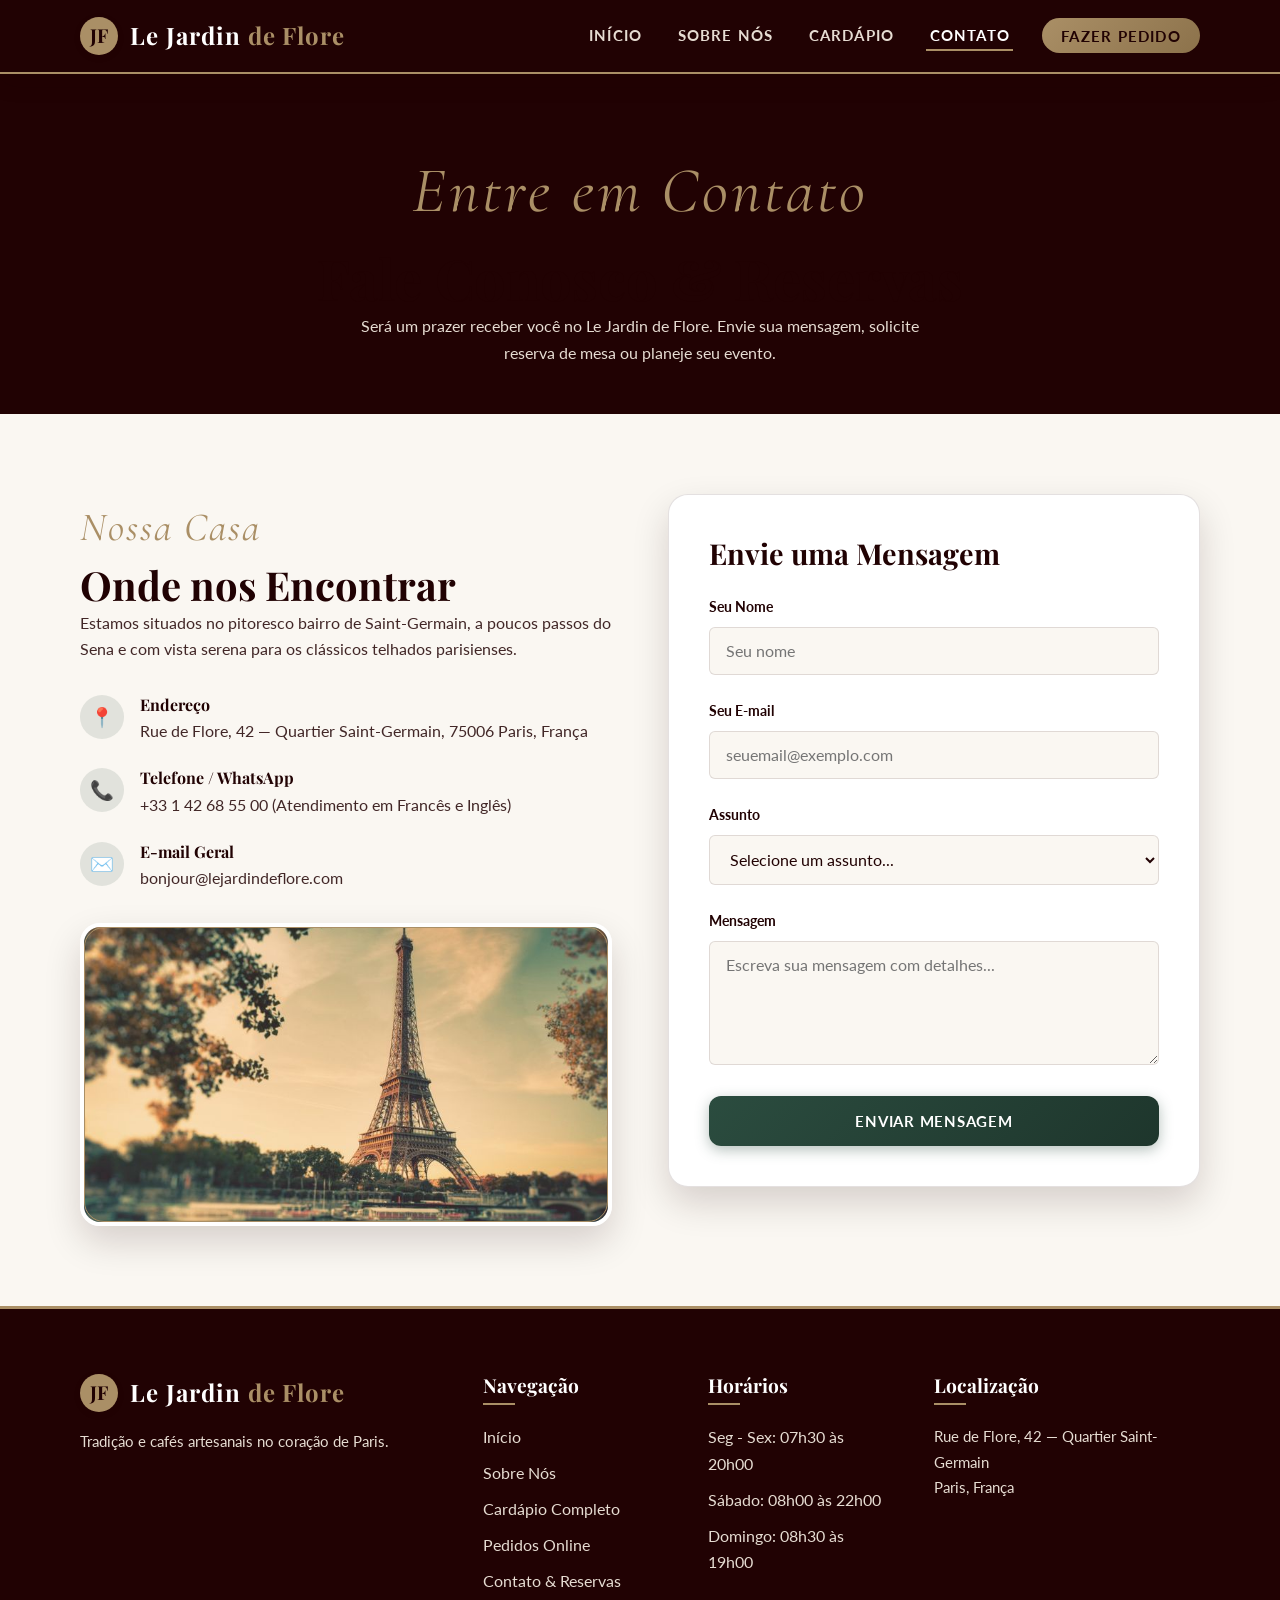
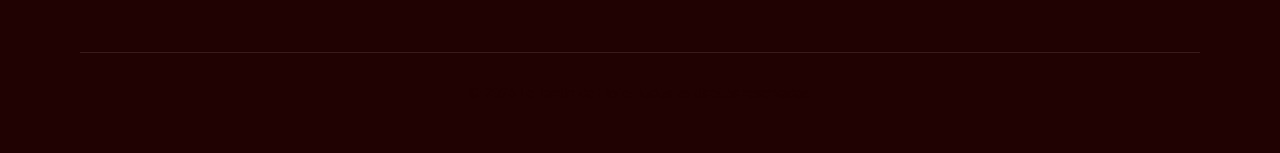
==== template/contato.html @ f2c4e217 "first commit" ====
<!DOCTYPE html>
<html lang="pt-BR">

<head>
  <meta charset="UTF-8">
  <meta name="viewport" content="width=device-width, initial-scale=1.0">
  <title>Contato & Reservas — Le Jardin de Flore</title>
  <meta name="description"
    content="Entre em contato com a cafeteria Le Jardin de Flore para reservas, eventos ou dúvidas.">

  <!-- Google Fonts -->
  <link rel="preconnect" href="https://fonts.googleapis.com">
  <link rel="preconnect" href="https://fonts.gstatic.com" crossorigin>
  <link
    href="https://fonts.googleapis.com/css2?family=Cormorant+Garamond:ital,wght@0,400;0,600;1,400&family=Lato:wght@300;400;700&family=Playfair+Display:ital,wght@0,600;0,700;1,400&display=swap"
    rel="stylesheet">

  <link rel="stylesheet" href="../css/style.css">
</head>

<body data-page="contato">

  <!-- CABEÇALHO -->
  <header class="site-header">
    <div class="container">
      <nav class="navbar" aria-label="Navegação Principal">
        <a href="../index.html" class="brand-logo">
          <div class="logo-icon">JF</div>
          <span class="logo-text">Le Jardin <span>de Flore</span></span>
        </a>

        <button class="mobile-toggle" aria-label="Abrir menu de navegação" aria-expanded="false">
          <span></span>
          <span></span>
          <span></span>
        </button>

        <ul class="nav-links">
          <li><a href="../index.html">Início</a></li>
          <li><a href="sobre.html">Sobre Nós</a></li>
          <li><a href="produtos.html">Cardápio</a></li>
          <li><a href="contato.html" class="active">Contato</a></li>
          <li><a href="pedidos.html" class="nav-cta">Fazer Pedido</a></li>
        </ul>
      </nav>
    </div>
  </header>

  <!-- CONTEÚDO PRINCIPAL -->
  <main>

    <!-- Hero Banner Contato -->
    <section class="section section-dark" style="padding: 4rem 0 3rem; text-align: center;">
      <div class="container reveal-on-scroll">
        <span class="subtitle-french" style="font-size: 4rem;">Entre em Contato</span>
        <h1>Fale Conosco & Reservas</h1>
        <div class="line-decoration"></div>
        <p style="max-width: 600px; margin: 0 auto; color: var(--color-warm-gray);">
          Será um prazer receber você no Le Jardin de Flore. Envie sua mensagem, solicite reserva de mesa ou planeje seu
          evento.
        </p>
      </div>
    </section>

    <!-- Seção de Contato & Informações -->
    <section class="section">
      <div class="container">

        <div class="about-split" style="align-items: flex-start;">

          <!-- Informações de Contato -->
          <div class="reveal-on-scroll">
            <span class="subtitle-french" style="font-size: 2.5rem;">Nossa Casa</span>
            <h2>Onde nos Encontrar</h2>
            <div class="line-decoration" style="margin-left: 0;"></div>

            <p>
              Estamos situados no pitoresco bairro de Saint-Germain, a poucos passos do Sena e com vista serena para os
              clássicos telhados parisienses.
            </p>

            <div style="margin: 2rem 0; display: flex; flex-direction: column; gap: 1.5rem;">
              <div style="display: flex; gap: 1rem; align-items: flex-start;">
                <div
                  style="background: var(--color-forest-soft); color: var(--color-forest); width: 44px; height: 44px; border-radius: 50%; display: flex; align-items: center; justify-content: center; font-size: 1.2rem; flex-shrink: 0;">
                  📍</div>
                <div>
                  <h4 style="margin-bottom: 0.2rem;">Endereço</h4>
                  <p style="margin: 0;">Rue de Flore, 42 — Quartier Saint-Germain, 75006 Paris, França</p>
                </div>
              </div>

              <div style="display: flex; gap: 1rem; align-items: flex-start;">
                <div
                  style="background: var(--color-forest-soft); color: var(--color-forest); width: 44px; height: 44px; border-radius: 50%; display: flex; align-items: center; justify-content: center; font-size: 1.2rem; flex-shrink: 0;">
                  📞</div>
                <div>
                  <h4 style="margin-bottom: 0.2rem;">Telefone / WhatsApp</h4>
                  <p style="margin: 0;">+33 1 42 68 55 00 (Atendimento em Francês e Inglês)</p>
                </div>
              </div>

              <div style="display: flex; gap: 1rem; align-items: flex-start;">
                <div
                  style="background: var(--color-forest-soft); color: var(--color-forest); width: 44px; height: 44px; border-radius: 50%; display: flex; align-items: center; justify-content: center; font-size: 1.2rem; flex-shrink: 0;">
                  ✉️</div>
                <div>
                  <h4 style="margin-bottom: 0.2rem;">E-mail Geral</h4>
                  <p style="margin: 0;">bonjour@lejardindeflore.com</p>
                </div>
              </div>
            </div>

            <div class="about-image-frame" style="margin-top: 2rem;">
              <img src="../img/Paris.jpg" alt="Charme parisiense no entorno da cafeteria">
            </div>
          </div>

          <!-- Formulário de Mensagem -->
          <div class="form-card reveal-on-scroll reveal-delay-1" style="margin: 0; width: 100%;">
            <h3 style="margin-bottom: 1.5rem;">Envie uma Mensagem</h3>

            <form id="contact-form"
              onsubmit="event.preventDefault(); LeJardinAnimations.showToast('Mensagem enviada com sucesso! Responderemos em breve.', 'success'); this.reset();">
              <div class="form-group">
                <label for="contact-name" class="form-label">Seu Nome</label>
                <input type="text" id="contact-name" class="form-control" placeholder="Seu nome" required>
              </div>

              <div class="form-group">
                <label for="contact-email" class="form-label">Seu E-mail</label>
                <input type="email" id="contact-email" class="form-control" placeholder="seuemail@exemplo.com" required>
              </div>

              <div class="form-group">
                <label for="contact-assunto" class="form-label">Assunto</label>
                <select id="contact-assunto" class="form-control" required>
                  <option value="">Selecione um assunto...</option>
                  <option value="reserva">Reserva de Mesa</option>
                  <option value="eventos">Eventos Privados & Aniversários</option>
                  <option value="imprensa">Assessoria & Imprensa</option>
                  <option value="duvidas">Elogios & Dúvidas</option>
                </select>
              </div>

              <div class="form-group">
                <label for="contact-msg" class="form-label">Mensagem</label>
                <textarea id="contact-msg" class="form-control" rows="5"
                  placeholder="Escreva sua mensagem com detalhes..." required></textarea>
              </div>

              <button type="submit" class="btn btn-forest" style="width: 100%; padding: 1rem;">
                Enviar Mensagem
              </button>
            </form>
          </div>

        </div>

      </div>
    </section>

  </main>

  <!-- RODAPÉ -->
  <footer class="site-footer">
    <div class="container">
      <div class="footer-grid">
        <div class="footer-col">
          <div class="brand-logo" style="margin-bottom: 1rem;">
            <div class="logo-icon">JF</div>
            <span class="logo-text">Le Jardin <span>de Flore</span></span>
          </div>
          <p>Tradição e cafés artesanais no coração de Paris.</p>
        </div>

        <div class="footer-col">
          <h4>Navegação</h4>
          <ul class="footer-links">
            <li><a href="../index.html">Início</a></li>
            <li><a href="sobre.html">Sobre Nós</a></li>
            <li><a href="produtos.html">Cardápio Completo</a></li>
            <li><a href="pedidos.html">Pedidos Online</a></li>
            <li><a href="contato.html">Contato & Reservas</a></li>
          </ul>
        </div>

        <div class="footer-col">
          <h4>Horários</h4>
          <ul class="footer-links">
            <li>Seg - Sex: 07h30 às 20h00</li>
            <li>Sábado: 08h00 às 22h00</li>
            <li>Domingo: 08h30 às 19h00</li>
          </ul>
        </div>

        <div class="footer-col">
          <h4>Localização</h4>
          <p>Rue de Flore, 42 — Quartier Saint-Germain<br>Paris, França</p>
        </div>
      </div>

      <div class="footer-bottom">
        <p>&copy; 2026 Le Jardin de Flore. Todos os direitos reservados.</p>
      </div>
    </div>
  </footer>

  <script src="../js/animations.js"></script>
  <script src="../js/components/navbar.js"></script>
  <script src="../js/main.js"></script>
</body>

</html>
---- css/style.css ----
/* ============================================================
   LE JARDIN DE FLORE — STYLE.CSS (ARQUIVO ÚNICO DE ESTILOS)
   Arquitetura de CSS Moderno: Tokens, Reset, Layout, Componentes,
   Páginas, Animações e Responsividade.
   ============================================================ */

/* ------------------------------------------------------------
   1. DESIGN TOKENS & VARIÁVEIS CSS (:root)
   Baseado na paleta oficial: Le Jardin de Flore
   ------------------------------------------------------------ */
:root {
  /* Cores Principais */
  --color-espresso: #210203;       /* Coffee Bean: Marrom elegantíssimo e escuro */
  --color-camel: #AA8F66;          /* Camel: Bege dourado quente, luz de outono */
  --color-white: #FFFFFF;          /* Branco puro e leveza de mármore */
  --color-forest: #2B4C3F;         /* Forest Green: Verde-oliva fechado, pátio e plantas */
  --color-warm-gray: #E6DCD2;      /* Warm Gray: Parede clássica, pedra francesa */
  
  /* Cores Derivadas & Tons de Apoio */
  --color-espresso-light: #361718;
  --color-espresso-alpha: rgba(33, 2, 3, 0.85);
  --color-camel-light: #c4ab84;
  --color-camel-soft: rgba(170, 143, 102, 0.15);
  --color-forest-dark: #1e362c;
  --color-forest-light: #3e6857;
  --color-forest-soft: rgba(43, 76, 63, 0.12);
  --color-cream-bg: #FAF7F2;
  --color-border: rgba(33, 2, 3, 0.12);

  /* Tipografia */
  --font-serif: 'Playfair Display', Georgia, 'Times New Roman', serif;
  --font-sans: 'Lato', -apple-system, BlinkMacSystemFont, 'Segoe UI', Roboto, sans-serif;
  --font-accent: 'Cormorant Garamond', serif;

  /* Sombras e Elevação */
  --shadow-sm: 0 2px 8px rgba(33, 2, 3, 0.06);
  --shadow-md: 0 8px 24px rgba(33, 2, 3, 0.10);
  --shadow-lg: 0 16px 36px rgba(33, 2, 3, 0.16);
  --shadow-glow: 0 0 20px rgba(170, 143, 102, 0.35);

  /* Transições e Curvas Suaves */
  --transition-fast: 0.2s cubic-bezier(0.4, 0, 0.2, 1);
  --transition-normal: 0.35s cubic-bezier(0.4, 0, 0.2, 1);
  --transition-slow: 0.6s cubic-bezier(0.16, 1, 0.3, 1);

  /* Bordas */
  --radius-sm: 6px;
  --radius-md: 12px;
  --radius-lg: 20px;
  --radius-full: 9999px;
}

/* ------------------------------------------------------------
   2. RESET MODERNO & ESTILOS BASE
   ------------------------------------------------------------ */
*, *::before, *::after {
  box-sizing: border-box;
  margin: 0;
  padding: 0;
}

html {
  scroll-behavior: smooth;
  font-size: 16px;
  -webkit-text-size-adjust: 100%;
}

body {
  font-family: var(--font-sans);
  background-color: var(--color-cream-bg);
  color: var(--color-espresso);
  line-height: 1.65;
  min-height: 100vh;
  display: flex;
  flex-direction: column;
  overflow-x: hidden;
}

img {
  max-width: 100%;
  height: auto;
  display: block;
}

a {
  color: inherit;
  text-decoration: none;
  transition: color var(--transition-fast);
}

ul, ol {
  list-style: none;
}

button, input, select, textarea {
  font-family: inherit;
  font-size: inherit;
  color: inherit;
  border: none;
  outline: none;
}

/* ------------------------------------------------------------
   3. TIPOGRAFIA ELEGANTE
   ------------------------------------------------------------ */
h1, h2, h3, h4, h5, h6 {
  font-family: var(--font-serif);
  color: var(--color-espresso);
  line-height: 1.25;
  font-weight: 700;
}

h1 { font-size: clamp(2.2rem, 5vw, 3.5rem); }
h2 { font-size: clamp(1.8rem, 3.5vw, 2.5rem); }
h3 { font-size: clamp(1.3rem, 2.5vw, 1.8rem); }

.subtitle-french {
  font-family: var(--font-accent);
  font-style: italic;
  font-size: 1.25rem;
  color: var(--color-camel);
  letter-spacing: 0.05em;
}

p {
  margin-bottom: 1rem;
  color: rgba(33, 2, 3, 0.85);
}

/* ------------------------------------------------------------
   4. LAYOUT & CONTAINERS GLOBAIS
   ------------------------------------------------------------ */
.container {
  width: 90%;
  max-width: 1200px;
  margin: 0 auto;
  padding: 0 1rem;
}

.section {
  padding: 5rem 0;
  position: relative;
}

.section-alt {
  background-color: var(--color-warm-gray);
}

.section-dark {
  background-color: var(--color-espresso);
  color: var(--color-white);
}

.section-dark h2, .section-dark h3, .section-dark p {
  color: var(--color-white);
}

.section-header {
  text-align: center;
  max-width: 680px;
  margin: 0 auto 3.5rem;
}

.section-header .line-decoration {
  width: 60px;
  height: 3px;
  background: var(--color-camel);
  margin: 0.8rem auto 1.2rem;
  border-radius: var(--radius-full);
}

/* ------------------------------------------------------------
   5. CABEÇALHO & NAVBAR RESPONSIVA
   ------------------------------------------------------------ */
.site-header {
  position: sticky;
  top: 0;
  z-index: 1000;
  background-color: var(--color-espresso);
  color: var(--color-white);
  box-shadow: var(--shadow-md);
  border-bottom: 2px solid var(--color-camel);
  transition: background-color var(--transition-normal), padding var(--transition-normal);
}

.site-header.scrolled {
  background-color: var(--color-espresso-alpha);
  backdrop-filter: blur(10px);
  padding: 0.3rem 0;
}

.navbar {
  display: flex;
  align-items: center;
  justify-content: space-between;
  padding: 1rem 0;
}

.brand-logo {
  display: flex;
  align-items: center;
  gap: 0.75rem;
}

.brand-logo .logo-icon {
  width: 38px;
  height: 38px;
  background: var(--color-camel);
  color: var(--color-espresso);
  border-radius: 50%;
  display: flex;
  align-items: center;
  justify-content: center;
  font-family: var(--font-serif);
  font-weight: 700;
  font-size: 1.2rem;
  box-shadow: var(--shadow-sm);
}

.brand-logo .logo-text {
  font-family: var(--font-serif);
  font-size: 1.5rem;
  font-weight: 700;
  letter-spacing: 0.04em;
  color: var(--color-white);
}

.brand-logo .logo-text span {
  color: var(--color-camel);
}

.nav-links {
  display: flex;
  align-items: center;
  gap: 1.8rem;
}

.nav-links a {
  font-size: 0.95rem;
  font-weight: 700;
  text-transform: uppercase;
  letter-spacing: 0.08em;
  padding: 0.4rem 0.2rem;
  position: relative;
  color: var(--color-warm-gray);
}

.nav-links a::after {
  content: '';
  position: absolute;
  bottom: 0;
  left: 0;
  width: 0%;
  height: 2px;
  background: var(--color-camel);
  transition: width var(--transition-fast);
}

.nav-links a:hover,
.nav-links a.active {
  color: var(--color-white);
}

.nav-links a:hover::after,
.nav-links a.active::after {
  width: 100%;
}

.nav-cta {
  background: linear-gradient(135deg, var(--color-camel), #8c724b);
  color: var(--color-espresso) !important;
  padding: 0.55rem 1.2rem !important;
  border-radius: var(--radius-full);
  font-weight: 700 !important;
  transition: transform var(--transition-fast), box-shadow var(--transition-fast) !important;
}

.nav-cta:hover {
  transform: translateY(-2px);
  box-shadow: var(--shadow-glow);
}

.nav-cta::after {
  display: none !important;
}

/* Mobile Toggle Hamburger */
.mobile-toggle {
  display: none;
  background: transparent;
  cursor: pointer;
  width: 32px;
  height: 24px;
  position: relative;
  flex-direction: column;
  justify-content: space-between;
}

.mobile-toggle span {
  display: block;
  height: 3px;
  width: 100%;
  background-color: var(--color-camel);
  border-radius: 3px;
  transition: all var(--transition-fast);
}

/* ------------------------------------------------------------
   6. HERO BANNER & CARROSSEL PERSONALIZADO
   ------------------------------------------------------------ */
.hero {
  position: relative;
  background: var(--color-espresso);
  color: var(--color-white);
  min-height: 80vh;
  display: flex;
  align-items: center;
  overflow: hidden;
}

.hero-overlay {
  position: absolute;
  inset: 0;
  background: linear-gradient(to right, rgba(33, 2, 3, 0.92) 20%, rgba(33, 2, 3, 0.4) 100%);
  z-index: 2;
}

.hero-content {
  position: relative;
  z-index: 3;
  max-width: 650px;
  padding: 3rem 0;
}

.hero-tag {
  display: inline-flex;
  align-items: center;
  gap: 0.5rem;
  background: var(--color-forest);
  color: var(--color-white);
  font-size: 0.85rem;
  text-transform: uppercase;
  letter-spacing: 0.1em;
  padding: 0.4rem 1rem;
  border-radius: var(--radius-full);
  margin-bottom: 1.2rem;
  border: 1px solid rgba(255, 255, 255, 0.15);
}

.hero-title {
  color: var(--color-white);
  margin-bottom: 1.2rem;
}

.hero-title .typing-target {
  color: var(--color-camel);
  border-right: 3px solid var(--color-camel);
  padding-right: 4px;
  animation: blinkCursor 0.8s infinite;
}

.hero-desc {
  font-size: 1.15rem;
  color: var(--color-warm-gray);
  margin-bottom: 2rem;
}

.hero-actions {
  display: flex;
  flex-wrap: wrap;
  gap: 1rem;
}

/* Carrossel Próprio (Zero Dependências de Bootstrap) */
.carousel-container {
  position: absolute;
  inset: 0;
  width: 100%;
  height: 100%;
  z-index: 1;
}

.carousel-slide {
  position: absolute;
  inset: 0;
  opacity: 0;
  transition: opacity 1s cubic-bezier(0.4, 0, 0.2, 1);
}

.carousel-slide.active {
  opacity: 1;
}

.carousel-slide img {
  width: 100%;
  height: 100%;
  object-fit: cover;
  transform: scale(1.05);
  transition: transform 7s ease-out;
}

.carousel-slide.active img {
  transform: scale(1);
}

.carousel-controls {
  position: absolute;
  bottom: 2rem;
  right: 2rem;
  z-index: 5;
  display: flex;
  align-items: center;
  gap: 0.8rem;
}

.carousel-btn {
  width: 44px;
  height: 44px;
  border-radius: 50%;
  background: var(--color-espresso-alpha);
  color: var(--color-camel);
  border: 1px solid var(--color-camel);
  cursor: pointer;
  display: flex;
  align-items: center;
  justify-content: center;
  font-size: 1.1rem;
  transition: all var(--transition-fast);
}

.carousel-btn:hover {
  background: var(--color-camel);
  color: var(--color-espresso);
  transform: scale(1.08);
}

.carousel-dots {
  display: flex;
  gap: 0.5rem;
}

.carousel-dot {
  width: 12px;
  height: 12px;
  border-radius: 50%;
  background: rgba(255, 255, 255, 0.4);
  cursor: pointer;
  transition: all var(--transition-fast);
}

.carousel-dot.active {
  background: var(--color-camel);
  width: 28px;
  border-radius: var(--radius-full);
}

/* ------------------------------------------------------------
   7. BOTÕES & COMPONENTES VISUAIS
   ------------------------------------------------------------ */
.btn {
  display: inline-flex;
  align-items: center;
  justify-content: center;
  gap: 0.6rem;
  padding: 0.85rem 1.8rem;
  font-weight: 700;
  font-size: 0.95rem;
  border-radius: var(--radius-md);
  cursor: pointer;
  transition: all var(--transition-normal);
  text-transform: uppercase;
  letter-spacing: 0.05em;
}

.btn-primary {
  background: linear-gradient(135deg, var(--color-camel), #8e734c);
  color: var(--color-espresso);
  box-shadow: 0 4px 14px rgba(170, 143, 102, 0.35);
}

.btn-primary:hover {
  filter: brightness(1.1);
  transform: translateY(-2px);
  box-shadow: 0 6px 20px rgba(170, 143, 102, 0.5);
}

.btn-forest {
  background: linear-gradient(135deg, var(--color-forest), var(--color-forest-dark));
  color: var(--color-white);
  box-shadow: 0 4px 14px rgba(43, 76, 63, 0.35);
}

.btn-forest:hover {
  filter: brightness(1.15);
  transform: translateY(-2px);
  box-shadow: 0 6px 20px rgba(43, 76, 63, 0.5);
}

.btn-outline {
  background: transparent;
  border: 2px solid var(--color-camel);
  color: var(--color-camel);
}

.btn-outline:hover {
  background: var(--color-camel);
  color: var(--color-espresso);
  transform: translateY(-2px);
}

/* ------------------------------------------------------------
   8. CARDS DE PRODUTOS & CARDÁPIO DINÂMICO
   ------------------------------------------------------------ */
.filters-bar {
  display: flex;
  justify-content: center;
  flex-wrap: wrap;
  gap: 0.75rem;
  margin-bottom: 3rem;
}

.filter-btn {
  background: var(--color-white);
  border: 1px solid var(--color-border);
  color: var(--color-espresso);
  padding: 0.6rem 1.4rem;
  border-radius: var(--radius-full);
  font-weight: 700;
  cursor: pointer;
  transition: all var(--transition-fast);
  box-shadow: var(--shadow-sm);
}

.filter-btn:hover,
.filter-btn.active {
  background: var(--color-forest);
  color: var(--color-white);
  border-color: var(--color-forest);
  transform: translateY(-1px);
}

.products-grid {
  display: grid;
  grid-template-columns: repeat(auto-fill, minmax(280px, 1fr));
  gap: 2rem;
}

.product-card {
  background: var(--color-white);
  border-radius: var(--radius-md);
  overflow: hidden;
  box-shadow: var(--shadow-sm);
  border: 1px solid var(--color-border);
  display: flex;
  flex-direction: column;
  transition: transform var(--transition-normal), box-shadow var(--transition-normal);
  position: relative;
}

.product-card:hover {
  transform: translateY(-6px);
  box-shadow: var(--shadow-lg);
  border-color: var(--color-camel);
}

.card-img-wrapper {
  position: relative;
  width: 100%;
  height: 210px;
  overflow: hidden;
  background-color: var(--color-warm-gray);
}

.card-img-wrapper img {
  width: 100%;
  height: 100%;
  object-fit: cover;
  transition: transform var(--transition-slow);
}

.product-card:hover .card-img-wrapper img {
  transform: scale(1.08);
}

.card-badge {
  position: absolute;
  top: 1rem;
  left: 1rem;
  font-size: 0.75rem;
  font-weight: 700;
  padding: 0.3rem 0.8rem;
  border-radius: var(--radius-full);
  text-transform: uppercase;
  letter-spacing: 0.05em;
  z-index: 2;
}

.badge-bestseller {
  background: var(--color-camel);
  color: var(--color-espresso);
}

.badge-new {
  background: var(--color-forest);
  color: var(--color-white);
}

.card-body {
  padding: 1.5rem;
  display: flex;
  flex-direction: column;
  flex-grow: 1;
}

.card-category {
  font-size: 0.8rem;
  font-weight: 700;
  text-transform: uppercase;
  color: var(--color-forest);
  letter-spacing: 0.05em;
  margin-bottom: 0.3rem;
}

.card-title {
  font-size: 1.25rem;
  margin-bottom: 0.5rem;
}

.card-desc {
  font-size: 0.9rem;
  color: rgba(33, 2, 3, 0.75);
  margin-bottom: 1.2rem;
  flex-grow: 1;
}

.card-footer {
  display: flex;
  align-items: center;
  justify-content: space-between;
  border-top: 1px solid rgba(33, 2, 3, 0.08);
  padding-top: 1rem;
}

.card-price {
  font-family: var(--font-serif);
  font-size: 1.3rem;
  font-weight: 700;
  color: var(--color-espresso);
}

.card-order-btn {
  background: var(--color-forest-soft);
  color: var(--color-forest);
  padding: 0.5rem 1rem;
  border-radius: var(--radius-sm);
  font-weight: 700;
  font-size: 0.85rem;
  cursor: pointer;
  transition: all var(--transition-fast);
}

.card-order-btn:hover {
  background: var(--color-forest);
  color: var(--color-white);
}

/* ------------------------------------------------------------
   9. SEÇÕES ESPECIAIS & DETALHES VISUAIS (SOBRE & DECOR)
   ------------------------------------------------------------ */
.about-split {
  display: grid;
  grid-template-columns: 1fr 1fr;
  gap: 3.5rem;
  align-items: center;
}

.about-image-frame {
  position: relative;
  border-radius: var(--radius-lg);
  overflow: hidden;
  box-shadow: var(--shadow-lg);
  border: 4px solid var(--color-white);
}

.about-image-frame::after {
  content: '';
  position: absolute;
  inset: 0;
  border: 1px solid var(--color-camel);
  border-radius: var(--radius-lg);
  pointer-events: none;
}

.stats-grid {
  display: grid;
  grid-template-columns: repeat(auto-fit, minmax(180px, 1fr));
  gap: 1.5rem;
  margin-top: 3rem;
}

.stat-card {
  background: var(--color-white);
  padding: 2rem 1.5rem;
  border-radius: var(--radius-md);
  text-align: center;
  box-shadow: var(--shadow-sm);
  border-bottom: 3px solid var(--color-camel);
}

.stat-number {
  font-family: var(--font-serif);
  font-size: 2.8rem;
  font-weight: 700;
  color: var(--color-forest);
  line-height: 1;
  margin-bottom: 0.5rem;
}

.stat-label {
  font-size: 0.95rem;
  color: var(--color-espresso);
  font-weight: 700;
  text-transform: uppercase;
  letter-spacing: 0.05em;
}

/* ------------------------------------------------------------
   10. FORMULÁRIOS & PEDIDOS
   ------------------------------------------------------------ */
.form-card {
  background: var(--color-white);
  padding: 2.5rem;
  border-radius: var(--radius-lg);
  box-shadow: var(--shadow-lg);
  border: 1px solid var(--color-border);
  max-width: 650px;
  margin: 0 auto;
}

.form-group {
  margin-bottom: 1.5rem;
}

.form-label {
  display: block;
  font-size: 0.9rem;
  font-weight: 700;
  color: var(--color-espresso);
  margin-bottom: 0.5rem;
}

.form-control {
  width: 100%;
  padding: 0.85rem 1rem;
  border: 1.5px solid var(--color-border);
  border-radius: var(--radius-sm);
  background-color: var(--color-cream-bg);
  color: var(--color-espresso);
  transition: border-color var(--transition-fast), box-shadow var(--transition-fast);
}

.form-control:focus {
  border-color: var(--color-camel);
  box-shadow: 0 0 0 4px var(--color-camel-soft);
  background-color: var(--color-white);
}

select.form-control {
  appearance: auto;
  cursor: pointer;
}

.order-summary-box {
  background: var(--color-warm-gray);
  padding: 1.2rem;
  border-radius: var(--radius-sm);
  margin-bottom: 1.5rem;
  border-left: 4px solid var(--color-forest);
}

.summary-row {
  display: flex;
  justify-content: space-between;
  margin-bottom: 0.5rem;
}

.summary-total {
  font-weight: 700;
  font-size: 1.15rem;
  border-top: 1px dashed var(--color-espresso);
  padding-top: 0.5rem;
  margin-top: 0.5rem;
}

/* Feedback Toast */
.toast-notification {
  position: fixed;
  bottom: 2rem;
  right: 2rem;
  padding: 1rem 1.5rem;
  background: var(--color-espresso);
  color: var(--color-white);
  border-left: 4px solid var(--color-camel);
  border-radius: var(--radius-sm);
  box-shadow: var(--shadow-lg);
  z-index: 2000;
  display: flex;
  align-items: center;
  gap: 1rem;
  transform: translateY(120%);
  opacity: 0;
  transition: transform var(--transition-normal), opacity var(--transition-normal);
}

.toast-notification.show {
  transform: translateY(0);
  opacity: 1;
}

/* ------------------------------------------------------------
   11. RODAPÉ (FOOTER)
   ------------------------------------------------------------ */
.site-footer {
  background-color: var(--color-espresso);
  color: var(--color-warm-gray);
  padding: 4rem 0 2rem;
  margin-top: auto;
  border-top: 3px solid var(--color-camel);
}

.footer-grid {
  display: grid;
  grid-template-columns: 2fr 1fr 1fr 1.5fr;
  gap: 3rem;
  margin-bottom: 3rem;
}

.footer-col h4 {
  color: var(--color-white);
  font-size: 1.2rem;
  margin-bottom: 1.2rem;
  position: relative;
  padding-bottom: 0.5rem;
}

.footer-col h4::after {
  content: '';
  position: absolute;
  bottom: 0;
  left: 0;
  width: 32px;
  height: 2px;
  background: var(--color-camel);
}

.footer-col p {
  color: var(--color-warm-gray);
  font-size: 0.95rem;
}

.footer-links li {
  margin-bottom: 0.6rem;
}

.footer-links a:hover {
  color: var(--color-camel);
  padding-left: 4px;
}

.footer-bottom {
  text-align: center;
  border-top: 1px solid rgba(255, 255, 255, 0.1);
  padding-top: 1.8rem;
  font-size: 0.85rem;
}

/* ------------------------------------------------------------
   12. ANIMAÇÕES JS & INTERAÇÕES CSS
   ------------------------------------------------------------ */
/* Reveal no Scroll */
.reveal-on-scroll {
  opacity: 0;
  transform: translateY(35px);
  transition: opacity 0.7s cubic-bezier(0.16, 1, 0.3, 1), transform 0.7s cubic-bezier(0.16, 1, 0.3, 1);
}

.reveal-on-scroll.is-visible {
  opacity: 1;
  transform: translateY(0);
}

.reveal-delay-1 { transition-delay: 0.15s; }
.reveal-delay-2 { transition-delay: 0.3s; }
.reveal-delay-3 { transition-delay: 0.45s; }

/* Cursor piscando na Hero */
@keyframes blinkCursor {
  0%, 100% { border-color: transparent; }
  50% { border-color: var(--color-camel); }
}

/* Pulso suave */
@keyframes softPulse {
  0% { transform: scale(1); }
  50% { transform: scale(1.03); }
  100% { transform: scale(1); }
}

.pulse-hover:hover {
  animation: softPulse 1.5s infinite;
}

/* ------------------------------------------------------------
   13. RESPONSIVIDADE (MEDIA QUERIES)
   ------------------------------------------------------------ */
@media (max-width: 992px) {
  .about-split {
    grid-template-columns: 1fr;
    gap: 2.5rem;
  }
  
  .footer-grid {
    grid-template-columns: 1fr 1fr;
    gap: 2.5rem;
  }
}

@media (max-width: 768px) {
  .mobile-toggle {
    display: flex;
  }

  .nav-links {
    position: fixed;
    top: 70px;
    right: -100%;
    width: 80%;
    max-width: 320px;
    height: calc(100vh - 70px);
    background: var(--color-espresso);
    flex-direction: column;
    align-items: flex-start;
    padding: 2.5rem 2rem;
    gap: 1.5rem;
    box-shadow: -5px 0 25px rgba(0,0,0,0.5);
    transition: right var(--transition-normal);
  }

  .nav-links.nav-open {
    right: 0;
  }

  .footer-grid {
    grid-template-columns: 1fr;
    gap: 2rem;
  }
}
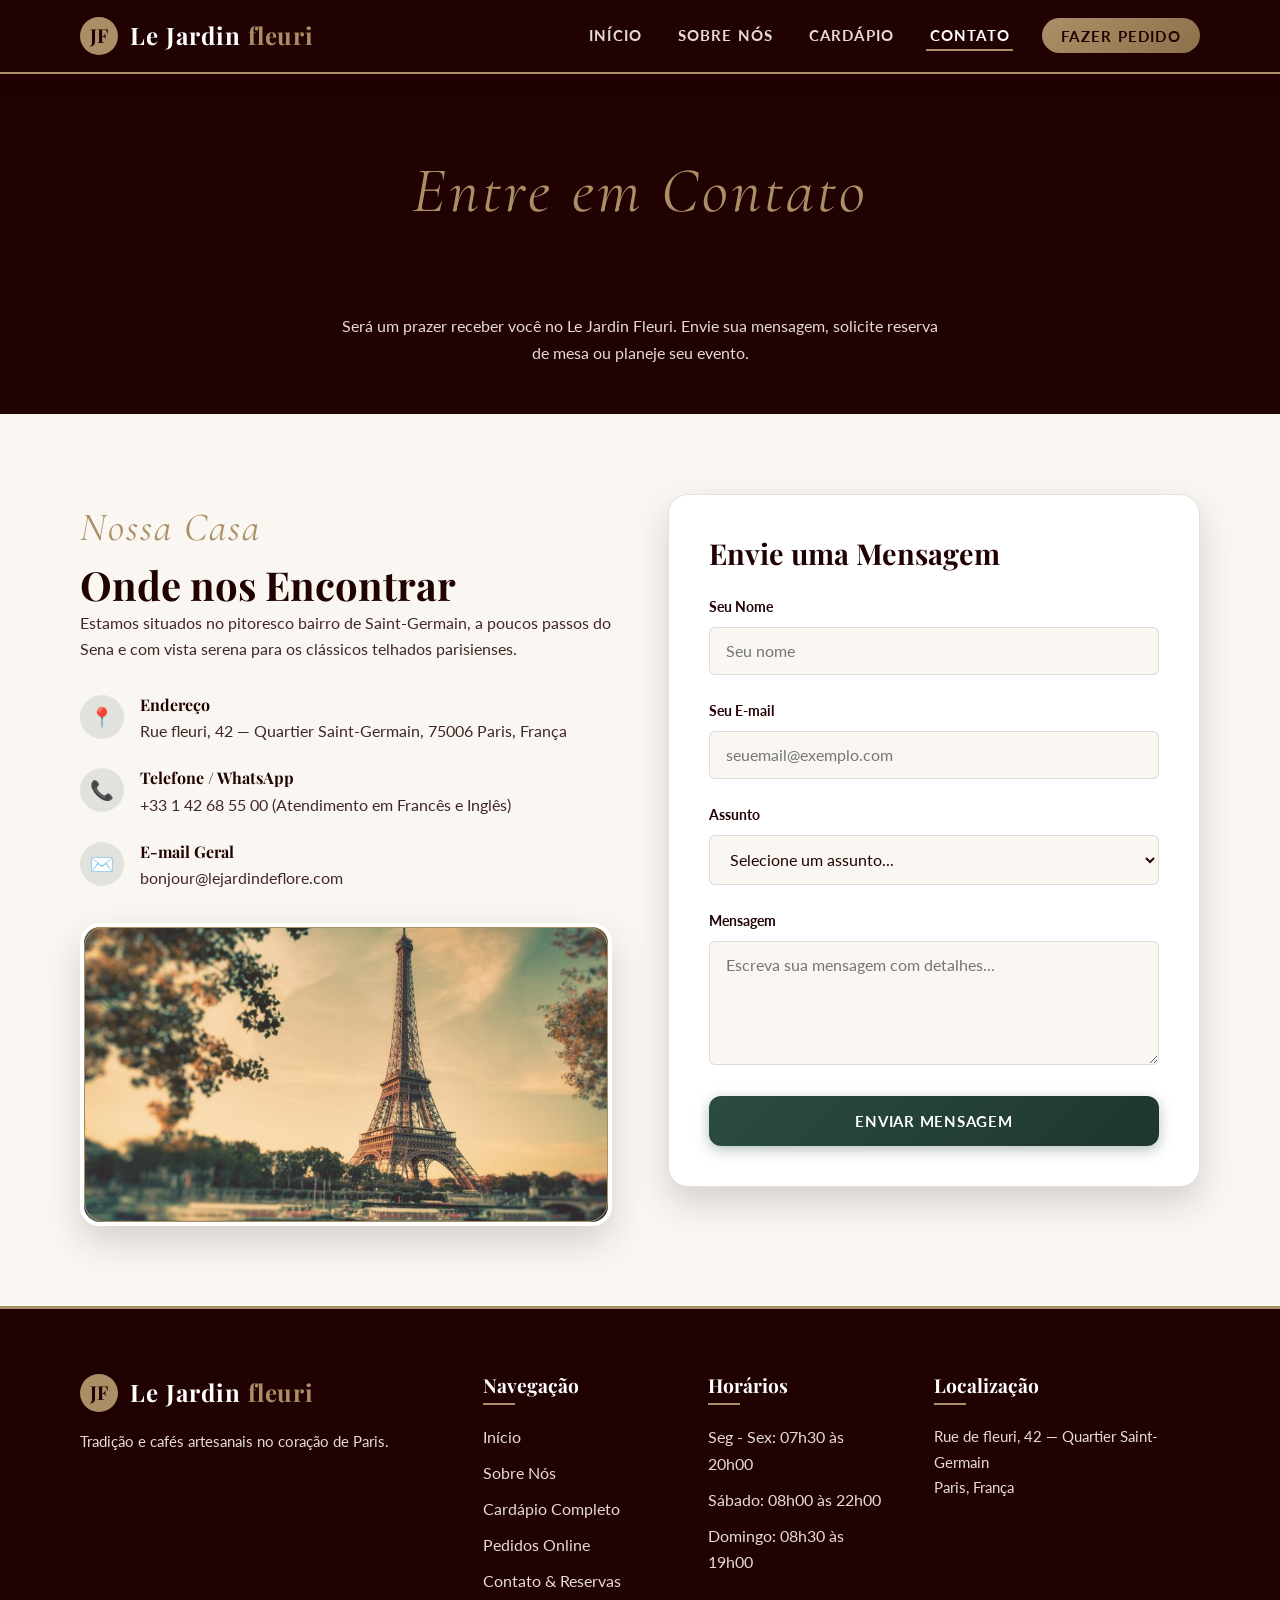
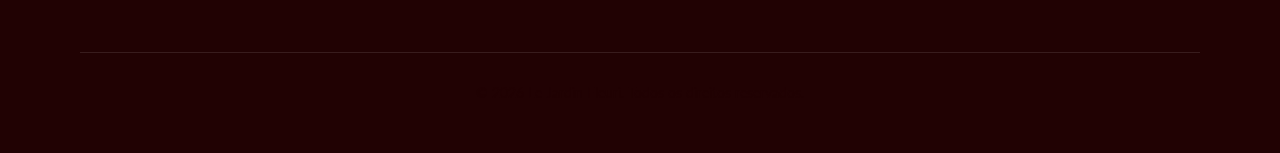
==== commit 06f1c4b0: "Add files via upload" ====
--- a/template/contato.html
+++ b/template/contato.html
@@ -4,9 +4,9 @@
 <head>
   <meta charset="UTF-8">
   <meta name="viewport" content="width=device-width, initial-scale=1.0">
-  <title>Contato & Reservas — Le Jardin de Flore</title>
+  <title>Contato & Reservas — Le Jardin Fleuri</title>
   <meta name="description"
-    content="Entre em contato com a cafeteria Le Jardin de Flore para reservas, eventos ou dúvidas.">
+    content="Entre em contato com a cafeteria Le Jardin Fleuri para reservas, eventos ou dúvidas.">
 
   <!-- Google Fonts -->
   <link rel="preconnect" href="https://fonts.googleapis.com">
@@ -26,7 +26,7 @@
       <nav class="navbar" aria-label="Navegação Principal">
         <a href="../index.html" class="brand-logo">
           <div class="logo-icon">JF</div>
-          <span class="logo-text">Le Jardin <span>de Flore</span></span>
+          <span class="logo-text">Le Jardin <span>fleuri</span></span>
         </a>
 
         <button class="mobile-toggle" aria-label="Abrir menu de navegação" aria-expanded="false">
@@ -56,7 +56,7 @@
         <h1>Fale Conosco & Reservas</h1>
         <div class="line-decoration"></div>
         <p style="max-width: 600px; margin: 0 auto; color: var(--color-warm-gray);">
-          Será um prazer receber você no Le Jardin de Flore. Envie sua mensagem, solicite reserva de mesa ou planeje seu
+          Será um prazer receber você no Le Jardin Fleuri. Envie sua mensagem, solicite reserva de mesa ou planeje seu
           evento.
         </p>
       </div>
@@ -86,7 +86,7 @@
                   📍</div>
                 <div>
                   <h4 style="margin-bottom: 0.2rem;">Endereço</h4>
-                  <p style="margin: 0;">Rue de Flore, 42 — Quartier Saint-Germain, 75006 Paris, França</p>
+                  <p style="margin: 0;">Rue fleuri, 42 — Quartier Saint-Germain, 75006 Paris, França</p>
                 </div>
               </div>
 
@@ -169,7 +169,7 @@
         <div class="footer-col">
           <div class="brand-logo" style="margin-bottom: 1rem;">
             <div class="logo-icon">JF</div>
-            <span class="logo-text">Le Jardin <span>de Flore</span></span>
+            <span class="logo-text">Le Jardin <span>fleuri</span></span>
           </div>
           <p>Tradição e cafés artesanais no coração de Paris.</p>
         </div>
@@ -196,12 +196,12 @@
 
         <div class="footer-col">
           <h4>Localização</h4>
-          <p>Rue de Flore, 42 — Quartier Saint-Germain<br>Paris, França</p>
+          <p>Rue de fleuri, 42 — Quartier Saint-Germain<br>Paris, França</p>
         </div>
       </div>
 
       <div class="footer-bottom">
-        <p>&copy; 2026 Le Jardin de Flore. Todos os direitos reservados.</p>
+        <p>&copy; 2026 Le Jardin Fleuri. Todos os direitos reservados.</p>
       </div>
     </div>
   </footer>
--- a/css/style.css
+++ b/css/style.css
@@ -1,12 +1,12 @@
 /* ============================================================
-   LE JARDIN DE FLORE — STYLE.CSS (ARQUIVO ÚNICO DE ESTILOS)
+   Le Jardin Fleuri — STYLE.CSS (ARQUIVO ÚNICO DE ESTILOS)
    Arquitetura de CSS Moderno: Tokens, Reset, Layout, Componentes,
    Páginas, Animações e Responsividade.
    ============================================================ */
 
 /* ------------------------------------------------------------
    1. DESIGN TOKENS & VARIÁVEIS CSS (:root)
-   Baseado na paleta oficial: Le Jardin de Flore
+   Baseado na paleta oficial: Le Jardin Fleuri
    ------------------------------------------------------------ */
 :root {
   /* Cores Principais */
